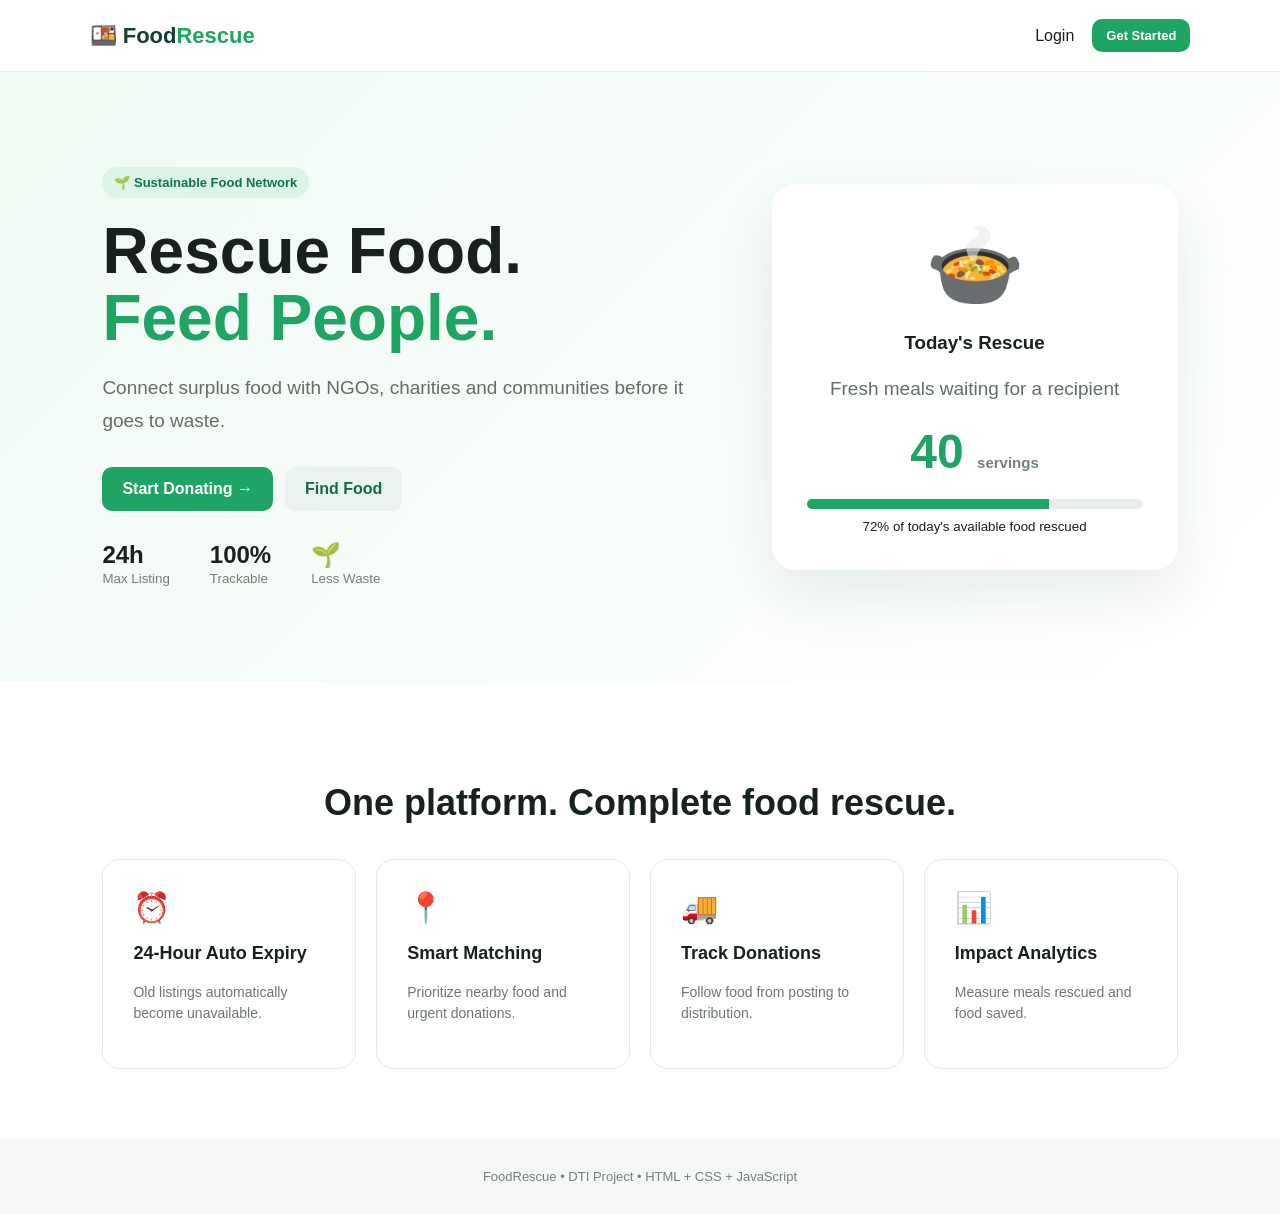
==== index.html @ 3d12c017 "done" ====
<!DOCTYPE html>
<html lang="en">
<head>
<meta charset="UTF-8"><meta name="viewport" content="width=device-width,initial-scale=1.0">
<title>FoodRescue | Reduce Waste, Feed People</title>
<link rel="stylesheet" href="css/style.css">
</head>
<body>
<nav class="navbar"><a class="brand" href="index.html">🍱 Food<span>Rescue</span></a>
<div class="nav-links"><a href="login.html">Login</a><a class="btn small" href="signup.html">Get Started</a></div></nav>
<header class="hero"><div class="hero-text"><span class="pill">🌱 Sustainable Food Network</span>
<h1>Rescue Food.<br><span>Feed People.</span></h1>
<p>Connect surplus food with NGOs, charities and communities before it goes to waste.</p>
<div class="hero-actions"><a class="btn" href="signup.html">Start Donating →</a><a class="btn secondary" href="login.html">Find Food</a></div>
<div class="mini-stats"><div><b>24h</b><small>Max Listing</small></div><div><b>100%</b><small>Trackable</small></div><div><b>🌱</b><small>Less Waste</small></div></div></div>
<div class="hero-card"><div class="food-emoji">🍲</div><h3>Today's Rescue</h3><p>Fresh meals waiting for a recipient</p><div class="rescue-number">40 <small>servings</small></div><div class="progress"><span style="width:72%"></span></div><small>72% of today's available food rescued</small></div></header>
<section class="features"><h2>One platform. Complete food rescue.</h2><div class="feature-grid">
<div class="feature">⏰<h3>24-Hour Auto Expiry</h3><p>Old listings automatically become unavailable.</p></div>
<div class="feature">📍<h3>Smart Matching</h3><p>Prioritize nearby food and urgent donations.</p></div>
<div class="feature">🚚<h3>Track Donations</h3><p>Follow food from posting to distribution.</p></div>
<div class="feature">📊<h3>Impact Analytics</h3><p>Measure meals rescued and food saved.</p></div>
</div></section>
<footer>FoodRescue • DTI Project • HTML + CSS + JavaScript</footer>
</body></html>
---- css/style.css ----
*{box-sizing:border-box}body{margin:0;font-family:Inter,Segoe UI,Arial,sans-serif;background:#f6f8f7;color:#17211d}a{text-decoration:none;color:inherit}.navbar{height:72px;display:flex;align-items:center;justify-content:space-between;padding:0 7%;background:#fff;border-bottom:1px solid #e7ece9}.brand{font-weight:800;font-size:22px;color:#173d2c}.brand span{color:#20a464}.nav-links{display:flex;align-items:center;gap:18px}.btn{display:inline-flex;justify-content:center;align-items:center;background:#20a464;color:white;border:0;border-radius:10px;padding:13px 20px;font-weight:700;cursor:pointer;transition:.2s}.btn:hover{transform:translateY(-2px);box-shadow:0 8px 20px #20a46433}.btn.secondary{background:#e8f4ed;color:#176b42}.btn.small{padding:9px 14px;font-size:13px}.btn.full{width:100%;margin-top:10px}.hero{min-height:610px;padding:80px 8%;display:grid;grid-template-columns:1.2fr .8fr;gap:60px;align-items:center;background:linear-gradient(135deg,#effaf3,#fff)}.pill{display:inline-block;padding:8px 12px;border-radius:20px;background:#dcf5e7;color:#147344;font-weight:700;font-size:13px}.hero h1{font-size:64px;line-height:1.05;margin:20px 0}.hero h1 span{color:#20a464}.hero p{font-size:19px;color:#607067;max-width:620px;line-height:1.7}.hero-actions{display:flex;gap:12px;margin:30px 0}.mini-stats{display:flex;gap:40px}.mini-stats b{display:block;font-size:24px}.mini-stats small{color:#718078}.hero-card{background:#fff;border-radius:24px;padding:35px;box-shadow:0 25px 60px #173d2c18;text-align:center}.food-emoji{font-size:80px}.rescue-number{font-size:48px;font-weight:800;color:#20a464;margin:15px}.rescue-number small{font-size:15px;color:#718078}.progress{height:10px;background:#e8efeb;border-radius:20px;overflow:hidden;margin:20px 0 8px}.progress span{display:block;height:100%;background:#20a464}.features{padding:70px 8%;background:#fff;text-align:center}.features h2{font-size:36px}.feature-grid{display:grid;grid-template-columns:repeat(4,1fr);gap:20px;margin-top:35px}.feature{padding:30px;border:1px solid #e5ebe7;border-radius:18px;text-align:left;font-size:30px}.feature h3{font-size:18px}.feature p{font-size:14px;color:#6c7871;line-height:1.5}footer{text-align:center;padding:30px;color:#738078;font-size:13px}.auth-page{min-height:100vh;display:grid;place-items:center;background:linear-gradient(135deg,#eaf8ef,#f7faf8)}.auth-card{width:min(440px,92%);background:#fff;padding:38px;border-radius:22px;box-shadow:0 20px 60px #173d2c18}.auth-card h1{margin:28px 0 8px}.auth-card p{color:#6b7770}.auth-card label,.form-card label{display:block;font-weight:700;font-size:13px;margin:15px 0 7px}input,select,textarea{width:100%;padding:12px 14px;border:1px solid #d9e2dd;border-radius:9px;background:#fff;font:inherit;outline:none}input:focus,select:focus,textarea:focus{border-color:#20a464;box-shadow:0 0 0 3px #20a46418}.auth-foot{text-align:center;margin-top:20px}.auth-foot a{color:#159457;font-weight:700}.demo-box,.info-banner{background:#eef8f2;padding:12px;border-radius:10px;font-size:13px;margin-top:15px}.error{color:#c53939;font-size:13px;margin-top:10px}.sidebar{position:fixed;width:240px;height:100vh;background:#123326;color:#dcece4;padding:25px 16px;display:flex;flex-direction:column}.sidebar .brand{color:#fff;padding:0 10px 35px}.sidebar .brand span{color:#56d592}.sidebar nav{display:grid;gap:7px}.sidebar nav a{padding:12px 14px;border-radius:9px;color:#bdd0c6;font-size:14px}.sidebar nav a:hover,.sidebar nav a.active{background:#20543c;color:#fff}.logout{margin-top:auto;background:#1d4635;color:#dcece4;border:0;padding:12px;border-radius:9px;cursor:pointer}.main{margin-left:240px;padding:35px 5%;min-height:100vh}.topbar{display:flex;align-items:center;justify-content:space-between;margin-bottom:30px}.topbar h1{margin:5px 0;font-size:30px}.muted{color:#738078;margin:0}.avatar{width:44px;height:44px;border-radius:50%;display:grid;place-items:center;background:#dff5e8;color:#15834f;font-weight:800}.stats-grid{display:grid;grid-template-columns:repeat(4,1fr);gap:18px;margin-bottom:35px}.stat{background:#fff;border:1px solid #e5ebe7;border-radius:15px;padding:20px}.stat span{font-size:24px}.stat b{display:block;font-size:28px;margin:8px 0 2px}.stat small{color:#748078}.section-head{display:flex;align-items:center;justify-content:space-between;margin:30px 0 15px}.section-head h2{font-size:20px}.section-head a{color:#168b50;font-weight:700;font-size:14px}.food-grid{display:grid;grid-template-columns:repeat(3,1fr);gap:18px}.food-card{background:#fff;border:1px solid #e2e9e5;border-radius:16px;padding:20px;position:relative}.food-icon{font-size:38px}.food-card h3{margin:10px 0 5px}.food-card p{color:#6d7872;font-size:13px}.food-meta{display:grid;grid-template-columns:1fr 1fr;gap:8px;margin:15px 0;font-size:13px}.food-meta div{background:#f4f7f5;padding:8px;border-radius:7px}.badge{display:inline-block;border-radius:20px;padding:5px 9px;font-size:11px;font-weight:800}.available{background:#e0f6e9;color:#14804a}.urgent{background:#fff0dd;color:#b96a05}.expired{background:#fbe5e5;color:#a52e2e}.claimed{background:#e4edff;color:#355ca7}.priority{font-size:11px;color:#7a857f}.filters{display:grid;grid-template-columns:2fr 1fr 1fr;gap:12px;margin-bottom:20px}.form-card{background:#fff;border:1px solid #e3eae6;border-radius:18px;padding:28px;max-width:950px}.form-grid{display:grid;grid-template-columns:1fr 1fr;gap:5px 20px}.full-col{grid-column:1/-1}.checks{display:flex;gap:18px;flex-wrap:wrap}.checks label{font-weight:400!important}.checks input{width:auto}.timeline{background:#fff;border-radius:15px;padding:10px 20px}.timeline-item{padding:15px 5px;border-bottom:1px solid #edf0ee;font-size:14px}.history-list{display:grid;gap:12px}.history-item{background:#fff;padding:18px;border:1px solid #e4ebe7;border-radius:12px;display:flex;justify-content:space-between;align-items:center}.tabs{display:flex;gap:8px;margin-bottom:18px}.tab{border:1px solid #dce5df;background:#fff;padding:10px 15px;border-radius:8px;cursor:pointer}.tab.active{background:#20543c;color:#fff}.table-wrap{overflow:auto;background:#fff;border-radius:15px;border:1px solid #e3eae6}.table-wrap table{width:100%;border-collapse:collapse;min-width:650px}.table-wrap th,.table-wrap td{text-align:left;padding:14px;border-bottom:1px solid #edf0ee;font-size:13px}.table-wrap th{color:#68766e;background:#fafcfb}.admin-badge{background:#e7f7ee;color:#13804b;border-radius:20px;padding:8px 12px;font-size:12px;font-weight:800}.toast{position:fixed;right:20px;bottom:20px;background:#123326;color:white;padding:14px 18px;border-radius:10px;box-shadow:0 10px 30px #0003;z-index:99}.danger{color:#b72f2f}.empty{text-align:center;padding:50px;background:#fff;border-radius:15px;color:#748078}@media(max-width:900px){.hero{grid-template-columns:1fr}.feature-grid,.food-grid{grid-template-columns:1fr 1fr}.stats-grid{grid-template-columns:1fr 1fr}.sidebar{width:70px;padding:18px 8px}.sidebar .brand{font-size:0}.sidebar .brand:first-letter{font-size:22px}.sidebar nav a{font-size:0;text-align:center}.sidebar nav a:first-letter{font-size:20px}.logout{font-size:0}.main{margin-left:70px}.hero h1{font-size:46px}}@media(max-width:600px){.hero{padding:50px 6%}.feature-grid,.food-grid,.stats-grid,.filters,.form-grid{grid-template-columns:1fr}.hero h1{font-size:40px}.mini-stats{gap:18px}.main{padding:25px 15px}.topbar h1{font-size:24px}.history-item{display:block}.navbar{padding:0 5%}.nav-links a:first-child{display:none}}
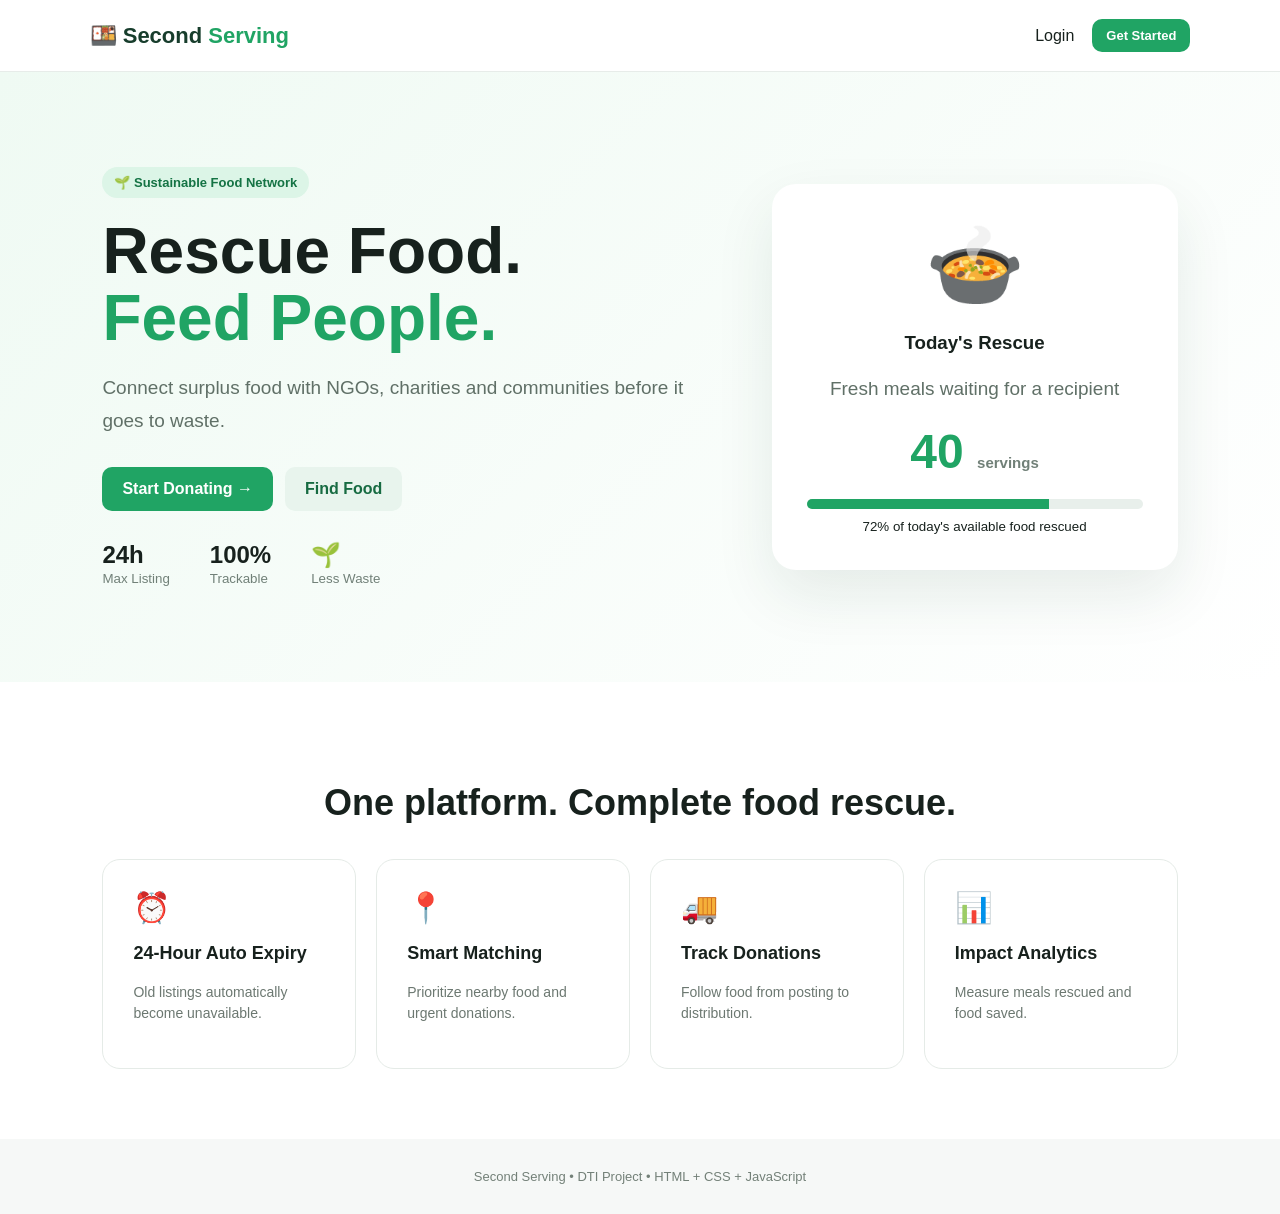
==== commit aa28eba3: "gvg" ====
--- a/index.html
+++ b/index.html
@@ -1,24 +1,71 @@
-<!DOCTYPE html>
+<!doctype html>
 <html lang="en">
-<head>
-<meta charset="UTF-8"><meta name="viewport" content="width=device-width,initial-scale=1.0">
-<title>FoodRescue | Reduce Waste, Feed People</title>
-<link rel="stylesheet" href="css/style.css">
-</head>
-<body>
-<nav class="navbar"><a class="brand" href="index.html">🍱 Food<span>Rescue</span></a>
-<div class="nav-links"><a href="login.html">Login</a><a class="btn small" href="signup.html">Get Started</a></div></nav>
-<header class="hero"><div class="hero-text"><span class="pill">🌱 Sustainable Food Network</span>
-<h1>Rescue Food.<br><span>Feed People.</span></h1>
-<p>Connect surplus food with NGOs, charities and communities before it goes to waste.</p>
-<div class="hero-actions"><a class="btn" href="signup.html">Start Donating →</a><a class="btn secondary" href="login.html">Find Food</a></div>
-<div class="mini-stats"><div><b>24h</b><small>Max Listing</small></div><div><b>100%</b><small>Trackable</small></div><div><b>🌱</b><small>Less Waste</small></div></div></div>
-<div class="hero-card"><div class="food-emoji">🍲</div><h3>Today's Rescue</h3><p>Fresh meals waiting for a recipient</p><div class="rescue-number">40 <small>servings</small></div><div class="progress"><span style="width:72%"></span></div><small>72% of today's available food rescued</small></div></header>
-<section class="features"><h2>One platform. Complete food rescue.</h2><div class="feature-grid">
-<div class="feature">⏰<h3>24-Hour Auto Expiry</h3><p>Old listings automatically become unavailable.</p></div>
-<div class="feature">📍<h3>Smart Matching</h3><p>Prioritize nearby food and urgent donations.</p></div>
-<div class="feature">🚚<h3>Track Donations</h3><p>Follow food from posting to distribution.</p></div>
-<div class="feature">📊<h3>Impact Analytics</h3><p>Measure meals rescued and food saved.</p></div>
-</div></section>
-<footer>FoodRescue • DTI Project • HTML + CSS + JavaScript</footer>
-</body></html>+  <head>
+    <meta charset="UTF-8" />
+    <meta name="viewport" content="width=device-width,initial-scale=1.0" />
+    <title>Second Serving | Reduce Waste, Feed People</title>
+    <link rel="stylesheet" href="css/style.css" />
+  </head>
+  <body>
+    <nav class="navbar">
+      <a class="brand" href="index.html">🍱 Second <span>Serving</span></a>
+      <div class="nav-links">
+        <a href="login.html">Login</a
+        ><a class="btn small" href="signup.html">Get Started</a>
+      </div>
+    </nav>
+    <header class="hero">
+      <div class="hero-text">
+        <span class="pill">🌱 Sustainable Food Network</span>
+        <h1>Rescue Food.<br /><span>Feed People.</span></h1>
+        <p>
+          Connect surplus food with NGOs, charities and communities before it
+          goes to waste.
+        </p>
+        <div class="hero-actions">
+          <a class="btn" href="signup.html">Start Donating →</a
+          ><a class="btn secondary" href="login.html">Find Food</a>
+        </div>
+        <div class="mini-stats">
+          <div><b>24h</b><small>Max Listing</small></div>
+          <div><b>100%</b><small>Trackable</small></div>
+          <div><b>🌱</b><small>Less Waste</small></div>
+        </div>
+      </div>
+      <div class="hero-card">
+        <div class="food-emoji">🍲</div>
+        <h3>Today's Rescue</h3>
+        <p>Fresh meals waiting for a recipient</p>
+        <div class="rescue-number">40 <small>servings</small></div>
+        <div class="progress"><span style="width: 72%"></span></div>
+        <small>72% of today's available food rescued</small>
+      </div>
+    </header>
+    <section class="features">
+      <h2>One platform. Complete food rescue.</h2>
+      <div class="feature-grid">
+        <div class="feature">
+          ⏰
+          <h3>24-Hour Auto Expiry</h3>
+          <p>Old listings automatically become unavailable.</p>
+        </div>
+        <div class="feature">
+          📍
+          <h3>Smart Matching</h3>
+          <p>Prioritize nearby food and urgent donations.</p>
+        </div>
+        <div class="feature">
+          🚚
+          <h3>Track Donations</h3>
+          <p>Follow food from posting to distribution.</p>
+        </div>
+        <div class="feature">
+          📊
+          <h3>Impact Analytics</h3>
+          <p>Measure meals rescued and food saved.</p>
+        </div>
+      </div>
+    </section>
+    <footer>Second Serving • DTI Project • HTML + CSS + JavaScript</footer>
+  </body>
+</html>
--- a/css/style.css
+++ b/css/style.css
@@ -1 +1,782 @@
-*{box-sizing:border-box}body{margin:0;font-family:Inter,Segoe UI,Arial,sans-serif;background:#f6f8f7;color:#17211d}a{text-decoration:none;color:inherit}.navbar{height:72px;display:flex;align-items:center;justify-content:space-between;padding:0 7%;background:#fff;border-bottom:1px solid #e7ece9}.brand{font-weight:800;font-size:22px;color:#173d2c}.brand span{color:#20a464}.nav-links{display:flex;align-items:center;gap:18px}.btn{display:inline-flex;justify-content:center;align-items:center;background:#20a464;color:white;border:0;border-radius:10px;padding:13px 20px;font-weight:700;cursor:pointer;transition:.2s}.btn:hover{transform:translateY(-2px);box-shadow:0 8px 20px #20a46433}.btn.secondary{background:#e8f4ed;color:#176b42}.btn.small{padding:9px 14px;font-size:13px}.btn.full{width:100%;margin-top:10px}.hero{min-height:610px;padding:80px 8%;display:grid;grid-template-columns:1.2fr .8fr;gap:60px;align-items:center;background:linear-gradient(135deg,#effaf3,#fff)}.pill{display:inline-block;padding:8px 12px;border-radius:20px;background:#dcf5e7;color:#147344;font-weight:700;font-size:13px}.hero h1{font-size:64px;line-height:1.05;margin:20px 0}.hero h1 span{color:#20a464}.hero p{font-size:19px;color:#607067;max-width:620px;line-height:1.7}.hero-actions{display:flex;gap:12px;margin:30px 0}.mini-stats{display:flex;gap:40px}.mini-stats b{display:block;font-size:24px}.mini-stats small{color:#718078}.hero-card{background:#fff;border-radius:24px;padding:35px;box-shadow:0 25px 60px #173d2c18;text-align:center}.food-emoji{font-size:80px}.rescue-number{font-size:48px;font-weight:800;color:#20a464;margin:15px}.rescue-number small{font-size:15px;color:#718078}.progress{height:10px;background:#e8efeb;border-radius:20px;overflow:hidden;margin:20px 0 8px}.progress span{display:block;height:100%;background:#20a464}.features{padding:70px 8%;background:#fff;text-align:center}.features h2{font-size:36px}.feature-grid{display:grid;grid-template-columns:repeat(4,1fr);gap:20px;margin-top:35px}.feature{padding:30px;border:1px solid #e5ebe7;border-radius:18px;text-align:left;font-size:30px}.feature h3{font-size:18px}.feature p{font-size:14px;color:#6c7871;line-height:1.5}footer{text-align:center;padding:30px;color:#738078;font-size:13px}.auth-page{min-height:100vh;display:grid;place-items:center;background:linear-gradient(135deg,#eaf8ef,#f7faf8)}.auth-card{width:min(440px,92%);background:#fff;padding:38px;border-radius:22px;box-shadow:0 20px 60px #173d2c18}.auth-card h1{margin:28px 0 8px}.auth-card p{color:#6b7770}.auth-card label,.form-card label{display:block;font-weight:700;font-size:13px;margin:15px 0 7px}input,select,textarea{width:100%;padding:12px 14px;border:1px solid #d9e2dd;border-radius:9px;background:#fff;font:inherit;outline:none}input:focus,select:focus,textarea:focus{border-color:#20a464;box-shadow:0 0 0 3px #20a46418}.auth-foot{text-align:center;margin-top:20px}.auth-foot a{color:#159457;font-weight:700}.demo-box,.info-banner{background:#eef8f2;padding:12px;border-radius:10px;font-size:13px;margin-top:15px}.error{color:#c53939;font-size:13px;margin-top:10px}.sidebar{position:fixed;width:240px;height:100vh;background:#123326;color:#dcece4;padding:25px 16px;display:flex;flex-direction:column}.sidebar .brand{color:#fff;padding:0 10px 35px}.sidebar .brand span{color:#56d592}.sidebar nav{display:grid;gap:7px}.sidebar nav a{padding:12px 14px;border-radius:9px;color:#bdd0c6;font-size:14px}.sidebar nav a:hover,.sidebar nav a.active{background:#20543c;color:#fff}.logout{margin-top:auto;background:#1d4635;color:#dcece4;border:0;padding:12px;border-radius:9px;cursor:pointer}.main{margin-left:240px;padding:35px 5%;min-height:100vh}.topbar{display:flex;align-items:center;justify-content:space-between;margin-bottom:30px}.topbar h1{margin:5px 0;font-size:30px}.muted{color:#738078;margin:0}.avatar{width:44px;height:44px;border-radius:50%;display:grid;place-items:center;background:#dff5e8;color:#15834f;font-weight:800}.stats-grid{display:grid;grid-template-columns:repeat(4,1fr);gap:18px;margin-bottom:35px}.stat{background:#fff;border:1px solid #e5ebe7;border-radius:15px;padding:20px}.stat span{font-size:24px}.stat b{display:block;font-size:28px;margin:8px 0 2px}.stat small{color:#748078}.section-head{display:flex;align-items:center;justify-content:space-between;margin:30px 0 15px}.section-head h2{font-size:20px}.section-head a{color:#168b50;font-weight:700;font-size:14px}.food-grid{display:grid;grid-template-columns:repeat(3,1fr);gap:18px}.food-card{background:#fff;border:1px solid #e2e9e5;border-radius:16px;padding:20px;position:relative}.food-icon{font-size:38px}.food-card h3{margin:10px 0 5px}.food-card p{color:#6d7872;font-size:13px}.food-meta{display:grid;grid-template-columns:1fr 1fr;gap:8px;margin:15px 0;font-size:13px}.food-meta div{background:#f4f7f5;padding:8px;border-radius:7px}.badge{display:inline-block;border-radius:20px;padding:5px 9px;font-size:11px;font-weight:800}.available{background:#e0f6e9;color:#14804a}.urgent{background:#fff0dd;color:#b96a05}.expired{background:#fbe5e5;color:#a52e2e}.claimed{background:#e4edff;color:#355ca7}.priority{font-size:11px;color:#7a857f}.filters{display:grid;grid-template-columns:2fr 1fr 1fr;gap:12px;margin-bottom:20px}.form-card{background:#fff;border:1px solid #e3eae6;border-radius:18px;padding:28px;max-width:950px}.form-grid{display:grid;grid-template-columns:1fr 1fr;gap:5px 20px}.full-col{grid-column:1/-1}.checks{display:flex;gap:18px;flex-wrap:wrap}.checks label{font-weight:400!important}.checks input{width:auto}.timeline{background:#fff;border-radius:15px;padding:10px 20px}.timeline-item{padding:15px 5px;border-bottom:1px solid #edf0ee;font-size:14px}.history-list{display:grid;gap:12px}.history-item{background:#fff;padding:18px;border:1px solid #e4ebe7;border-radius:12px;display:flex;justify-content:space-between;align-items:center}.tabs{display:flex;gap:8px;margin-bottom:18px}.tab{border:1px solid #dce5df;background:#fff;padding:10px 15px;border-radius:8px;cursor:pointer}.tab.active{background:#20543c;color:#fff}.table-wrap{overflow:auto;background:#fff;border-radius:15px;border:1px solid #e3eae6}.table-wrap table{width:100%;border-collapse:collapse;min-width:650px}.table-wrap th,.table-wrap td{text-align:left;padding:14px;border-bottom:1px solid #edf0ee;font-size:13px}.table-wrap th{color:#68766e;background:#fafcfb}.admin-badge{background:#e7f7ee;color:#13804b;border-radius:20px;padding:8px 12px;font-size:12px;font-weight:800}.toast{position:fixed;right:20px;bottom:20px;background:#123326;color:white;padding:14px 18px;border-radius:10px;box-shadow:0 10px 30px #0003;z-index:99}.danger{color:#b72f2f}.empty{text-align:center;padding:50px;background:#fff;border-radius:15px;color:#748078}@media(max-width:900px){.hero{grid-template-columns:1fr}.feature-grid,.food-grid{grid-template-columns:1fr 1fr}.stats-grid{grid-template-columns:1fr 1fr}.sidebar{width:70px;padding:18px 8px}.sidebar .brand{font-size:0}.sidebar .brand:first-letter{font-size:22px}.sidebar nav a{font-size:0;text-align:center}.sidebar nav a:first-letter{font-size:20px}.logout{font-size:0}.main{margin-left:70px}.hero h1{font-size:46px}}@media(max-width:600px){.hero{padding:50px 6%}.feature-grid,.food-grid,.stats-grid,.filters,.form-grid{grid-template-columns:1fr}.hero h1{font-size:40px}.mini-stats{gap:18px}.main{padding:25px 15px}.topbar h1{font-size:24px}.history-item{display:block}.navbar{padding:0 5%}.nav-links a:first-child{display:none}}
+* {
+  box-sizing: border-box;
+}
+
+body {
+  margin: 0;
+  font-family: Inter, Segoe UI, Arial, sans-serif;
+  background: #f6f8f7;
+  color: #17211d;
+}
+
+a {
+  text-decoration: none;
+  color: inherit;
+}
+
+/* ================= NAVBAR ================= */
+
+.navbar {
+  height: 72px;
+  display: flex;
+  align-items: center;
+  justify-content: space-between;
+  padding: 0 7%;
+  background: #fff;
+  border-bottom: 1px solid #e7ece9;
+}
+
+.brand {
+  font-weight: 800;
+  font-size: 22px;
+  color: #173d2c;
+}
+
+.brand span {
+  color: #20a464;
+}
+
+.nav-links {
+  display: flex;
+  align-items: center;
+  gap: 18px;
+}
+
+/* ================= BUTTONS ================= */
+
+.btn {
+  display: inline-flex;
+  justify-content: center;
+  align-items: center;
+  background: #20a464;
+  color: white;
+  border: 0;
+  border-radius: 10px;
+  padding: 13px 20px;
+  font-weight: 700;
+  cursor: pointer;
+  transition: 0.2s;
+}
+
+.btn:hover {
+  transform: translateY(-2px);
+  box-shadow: 0 8px 20px #20a46433;
+}
+
+.btn.secondary {
+  background: #e8f4ed;
+  color: #176b42;
+}
+
+.btn.small {
+  padding: 9px 14px;
+  font-size: 13px;
+}
+
+.btn.full {
+  width: 100%;
+  margin-top: 10px;
+}
+
+/* ================= HERO ================= */
+
+.hero {
+  min-height: 610px;
+  padding: 80px 8%;
+  display: grid;
+  grid-template-columns: 1.2fr 0.8fr;
+  gap: 60px;
+  align-items: center;
+  background: linear-gradient(135deg, #effaf3, #fff);
+}
+
+.pill {
+  display: inline-block;
+  padding: 8px 12px;
+  border-radius: 20px;
+  background: #dcf5e7;
+  color: #147344;
+  font-weight: 700;
+  font-size: 13px;
+}
+
+.hero h1 {
+  font-size: 64px;
+  line-height: 1.05;
+  margin: 20px 0;
+}
+
+.hero h1 span {
+  color: #20a464;
+}
+
+.hero p {
+  font-size: 19px;
+  color: #607067;
+  max-width: 620px;
+  line-height: 1.7;
+}
+
+.hero-actions {
+  display: flex;
+  gap: 12px;
+  margin: 30px 0;
+}
+
+.mini-stats {
+  display: flex;
+  gap: 40px;
+}
+
+.mini-stats b {
+  display: block;
+  font-size: 24px;
+}
+
+.mini-stats small {
+  color: #718078;
+}
+
+/* ================= HERO CARD ================= */
+
+.hero-card {
+  background: #fff;
+  border-radius: 24px;
+  padding: 35px;
+  box-shadow: 0 25px 60px #173d2c18;
+  text-align: center;
+}
+
+.food-emoji {
+  font-size: 80px;
+}
+
+.rescue-number {
+  font-size: 48px;
+  font-weight: 800;
+  color: #20a464;
+  margin: 15px;
+}
+
+.rescue-number small {
+  font-size: 15px;
+  color: #718078;
+}
+
+.progress {
+  height: 10px;
+  background: #e8efeb;
+  border-radius: 20px;
+  overflow: hidden;
+  margin: 20px 0 8px;
+}
+
+.progress span {
+  display: block;
+  height: 100%;
+  background: #20a464;
+}
+
+/* ================= FEATURES ================= */
+
+.features {
+  padding: 70px 8%;
+  background: #fff;
+  text-align: center;
+}
+
+.features h2 {
+  font-size: 36px;
+}
+
+.feature-grid {
+  display: grid;
+  grid-template-columns: repeat(4, 1fr);
+  gap: 20px;
+  margin-top: 35px;
+}
+
+.feature {
+  padding: 30px;
+  border: 1px solid #e5ebe7;
+  border-radius: 18px;
+  text-align: left;
+  font-size: 30px;
+}
+
+.feature h3 {
+  font-size: 18px;
+}
+
+.feature p {
+  font-size: 14px;
+  color: #6c7871;
+  line-height: 1.5;
+}
+
+/* ================= FOOTER ================= */
+
+footer {
+  text-align: center;
+  padding: 30px;
+  color: #738078;
+  font-size: 13px;
+}
+
+/* ================= AUTH ================= */
+
+.auth-page {
+  min-height: 100vh;
+  display: grid;
+  place-items: center;
+  background: linear-gradient(135deg, #eaf8ef, #f7faf8);
+}
+
+.auth-card {
+  width: min(440px, 92%);
+  background: #fff;
+  padding: 38px;
+  border-radius: 22px;
+  box-shadow: 0 20px 60px #173d2c18;
+}
+
+.auth-card h1 {
+  margin: 28px 0 8px;
+}
+
+.auth-card p {
+  color: #6b7770;
+}
+
+.auth-card label,
+.form-card label {
+  display: block;
+  font-weight: 700;
+  font-size: 13px;
+  margin: 15px 0 7px;
+}
+
+/* ================= INPUTS ================= */
+
+input,
+select,
+textarea {
+  width: 100%;
+  padding: 12px 14px;
+  border: 1px solid #d9e2dd;
+  border-radius: 9px;
+  background: #fff;
+  font: inherit;
+  outline: none;
+}
+
+input:focus,
+select:focus,
+textarea:focus {
+  border-color: #20a464;
+  box-shadow: 0 0 0 3px #20a46418;
+}
+
+textarea {
+  min-height: 100px;
+  resize: vertical;
+}
+
+.auth-foot {
+  text-align: center;
+  margin-top: 20px;
+}
+
+.auth-foot a {
+  color: #159457;
+  font-weight: 700;
+}
+
+.demo-box,
+.info-banner {
+  background: #eef8f2;
+  padding: 12px;
+  border-radius: 10px;
+  font-size: 13px;
+  margin-top: 15px;
+}
+
+.error {
+  color: #c53939;
+  font-size: 13px;
+  margin-top: 10px;
+}
+
+/* ================= SIDEBAR ================= */
+
+.sidebar {
+  position: fixed;
+  width: 240px;
+  height: 100vh;
+  background: #123326;
+  color: #dcece4;
+  padding: 25px 16px;
+  display: flex;
+  flex-direction: column;
+  z-index: 50;
+}
+
+.sidebar .brand {
+  color: #fff;
+  padding: 0 10px 35px;
+}
+
+.sidebar .brand span {
+  color: #56d592;
+}
+
+.sidebar nav {
+  display: grid;
+  gap: 7px;
+}
+
+.sidebar nav a {
+  padding: 12px 14px;
+  border-radius: 9px;
+  color: #bdd0c6;
+  font-size: 14px;
+  transition: 0.2s;
+}
+
+.sidebar nav a:hover,
+.sidebar nav a.active {
+  background: #20543c;
+  color: #fff;
+}
+
+.logout {
+  margin-top: auto;
+  background: #1d4635;
+  color: #dcece4;
+  border: 0;
+  padding: 12px;
+  border-radius: 9px;
+  cursor: pointer;
+}
+
+/* ================= MAIN ================= */
+
+.main {
+  margin-left: 240px;
+  padding: 35px 5%;
+  min-height: 100vh;
+}
+
+.topbar {
+  display: flex;
+  align-items: center;
+  justify-content: space-between;
+  margin-bottom: 30px;
+}
+
+.topbar h1 {
+  margin: 5px 0;
+  font-size: 30px;
+}
+
+.muted {
+  color: #738078;
+  margin: 0;
+}
+
+.avatar {
+  width: 44px;
+  height: 44px;
+  border-radius: 50%;
+  display: grid;
+  place-items: center;
+  background: #dff5e8;
+  color: #15834f;
+  font-weight: 800;
+}
+
+/* ================= STATISTICS ================= */
+
+.stats-grid {
+  display: grid;
+  grid-template-columns: repeat(4, 1fr);
+  gap: 18px;
+  margin-bottom: 35px;
+}
+
+.stat {
+  background: #fff;
+  border: 1px solid #e5ebe7;
+  border-radius: 15px;
+  padding: 20px;
+}
+
+.stat span {
+  font-size: 24px;
+}
+
+.stat b {
+  display: block;
+  font-size: 28px;
+  margin: 8px 0 2px;
+}
+
+.stat small {
+  color: #748078;
+}
+
+/* ================= SECTION ================= */
+
+.section-head {
+  display: flex;
+  align-items: center;
+  justify-content: space-between;
+  margin: 30px 0 15px;
+}
+
+.section-head h2 {
+  font-size: 20px;
+}
+
+.section-head a {
+  color: #168b50;
+  font-weight: 700;
+  font-size: 14px;
+}
+
+/* ================= FOOD CARDS ================= */
+
+.food-grid {
+  display: grid;
+  grid-template-columns: repeat(3, 1fr);
+  gap: 18px;
+}
+
+.food-card {
+  background: #fff;
+  border: 1px solid #e2e9e5;
+  border-radius: 16px;
+  padding: 20px;
+  position: relative;
+  transition: 0.2s;
+}
+
+.food-card:hover {
+  transform: translateY(-3px);
+  box-shadow: 0 10px 30px #173d2c12;
+}
+
+.food-icon {
+  font-size: 38px;
+}
+
+.food-card h3 {
+  margin: 10px 0 5px;
+}
+
+.food-card p {
+  color: #6d7872;
+  font-size: 13px;
+}
+
+.food-meta {
+  display: grid;
+  grid-template-columns: 1fr 1fr;
+  gap: 8px;
+  margin: 15px 0;
+  font-size: 13px;
+}
+
+.food-meta div {
+  background: #f4f7f5;
+  padding: 8px;
+  border-radius: 7px;
+}
+
+/* ================= BADGES ================= */
+
+.badge {
+  display: inline-block;
+  border-radius: 20px;
+  padding: 5px 9px;
+  font-size: 11px;
+  font-weight: 800;
+}
+
+.available {
+  background: #e0f6e9;
+  color: #14804a;
+}
+
+.urgent {
+  background: #fff0dd;
+  color: #b96a05;
+}
+
+.expired {
+  background: #fbe5e5;
+  color: #a52e2e;
+}
+
+.claimed {
+  background: #e4edff;
+  color: #355ca7;
+}
+
+.priority {
+  font-size: 11px;
+  color: #7a857f;
+}
+
+/* ================= FILTERS ================= */
+
+.filters {
+  display: grid;
+  grid-template-columns: 2fr 1fr 1fr;
+  gap: 12px;
+  margin-bottom: 20px;
+}
+
+/* ================= FORMS ================= */
+
+.form-card {
+  background: #fff;
+  border: 1px solid #e3eae6;
+  border-radius: 18px;
+  padding: 28px;
+  max-width: 950px;
+}
+
+.form-grid {
+  display: grid;
+  grid-template-columns: 1fr 1fr;
+  gap: 5px 20px;
+}
+
+.full-col {
+  grid-column: 1 / -1;
+}
+
+.checks {
+  display: flex;
+  gap: 18px;
+  flex-wrap: wrap;
+}
+
+.checks label {
+  font-weight: 400 !important;
+}
+
+.checks input {
+  width: auto;
+}
+
+/* ================= TIMELINE ================= */
+
+.timeline {
+  background: #fff;
+  border-radius: 15px;
+  padding: 10px 20px;
+}
+
+.timeline-item {
+  padding: 15px 5px;
+  border-bottom: 1px solid #edf0ee;
+  font-size: 14px;
+}
+
+/* ================= HISTORY ================= */
+
+.history-list {
+  display: grid;
+  gap: 12px;
+}
+
+.history-item {
+  background: #fff;
+  padding: 18px;
+  border: 1px solid #e4ebe7;
+  border-radius: 12px;
+  display: flex;
+  justify-content: space-between;
+  align-items: center;
+}
+
+/* ================= TABS ================= */
+
+.tabs {
+  display: flex;
+  gap: 8px;
+  margin-bottom: 18px;
+}
+
+.tab {
+  border: 1px solid #dce5df;
+  background: #fff;
+  padding: 10px 15px;
+  border-radius: 8px;
+  cursor: pointer;
+}
+
+.tab.active {
+  background: #20543c;
+  color: #fff;
+}
+
+/* ================= TABLE ================= */
+
+.table-wrap {
+  overflow: auto;
+  background: #fff;
+  border-radius: 15px;
+  border: 1px solid #e3eae6;
+}
+
+.table-wrap table {
+  width: 100%;
+  border-collapse: collapse;
+  min-width: 650px;
+}
+
+.table-wrap th,
+.table-wrap td {
+  text-align: left;
+  padding: 14px;
+  border-bottom: 1px solid #edf0ee;
+  font-size: 13px;
+}
+
+.table-wrap th {
+  color: #68766e;
+  background: #fafcfb;
+}
+
+/* ================= ADMIN ================= */
+
+.admin-badge {
+  background: #e7f7ee;
+  color: #13804b;
+  border-radius: 20px;
+  padding: 8px 12px;
+  font-size: 12px;
+  font-weight: 800;
+}
+
+/* ================= TOAST ================= */
+
+.toast {
+  position: fixed;
+  right: 20px;
+  bottom: 20px;
+  background: #123326;
+  color: white;
+  padding: 14px 18px;
+  border-radius: 10px;
+  box-shadow: 0 10px 30px #0003;
+  z-index: 99;
+}
+
+.danger {
+  color: #b72f2f;
+}
+
+.empty {
+  text-align: center;
+  padding: 50px;
+  background: #fff;
+  border-radius: 15px;
+  color: #748078;
+}
+
+/* ================= RESPONSIVE ================= */
+
+@media (max-width: 900px) {
+  .hero {
+    grid-template-columns: 1fr;
+  }
+
+  .feature-grid,
+  .food-grid {
+    grid-template-columns: 1fr 1fr;
+  }
+
+  .stats-grid {
+    grid-template-columns: 1fr 1fr;
+  }
+
+  .sidebar {
+    width: 70px;
+    padding: 18px 8px;
+  }
+
+  .sidebar .brand {
+    font-size: 0;
+  }
+
+  .sidebar .brand:first-letter {
+    font-size: 22px;
+  }
+
+  .sidebar nav a {
+    font-size: 0;
+    text-align: center;
+  }
+
+  .sidebar nav a:first-letter {
+    font-size: 20px;
+  }
+
+  .logout {
+    font-size: 0;
+  }
+
+  .main {
+    margin-left: 70px;
+  }
+
+  .hero h1 {
+    font-size: 46px;
+  }
+}
+
+@media (max-width: 600px) {
+  .hero {
+    padding: 50px 6%;
+  }
+
+  .feature-grid,
+  .food-grid,
+  .stats-grid,
+  .filters,
+  .form-grid {
+    grid-template-columns: 1fr;
+  }
+
+  .hero h1 {
+    font-size: 40px;
+  }
+
+  .mini-stats {
+    gap: 18px;
+  }
+
+  .main {
+    padding: 25px 15px;
+  }
+
+  .topbar h1 {
+    font-size: 24px;
+  }
+
+  .history-item {
+    display: block;
+  }
+
+  .navbar {
+    padding: 0 5%;
+  }
+
+  .nav-links a:first-child {
+    display: none;
+  }
+}
